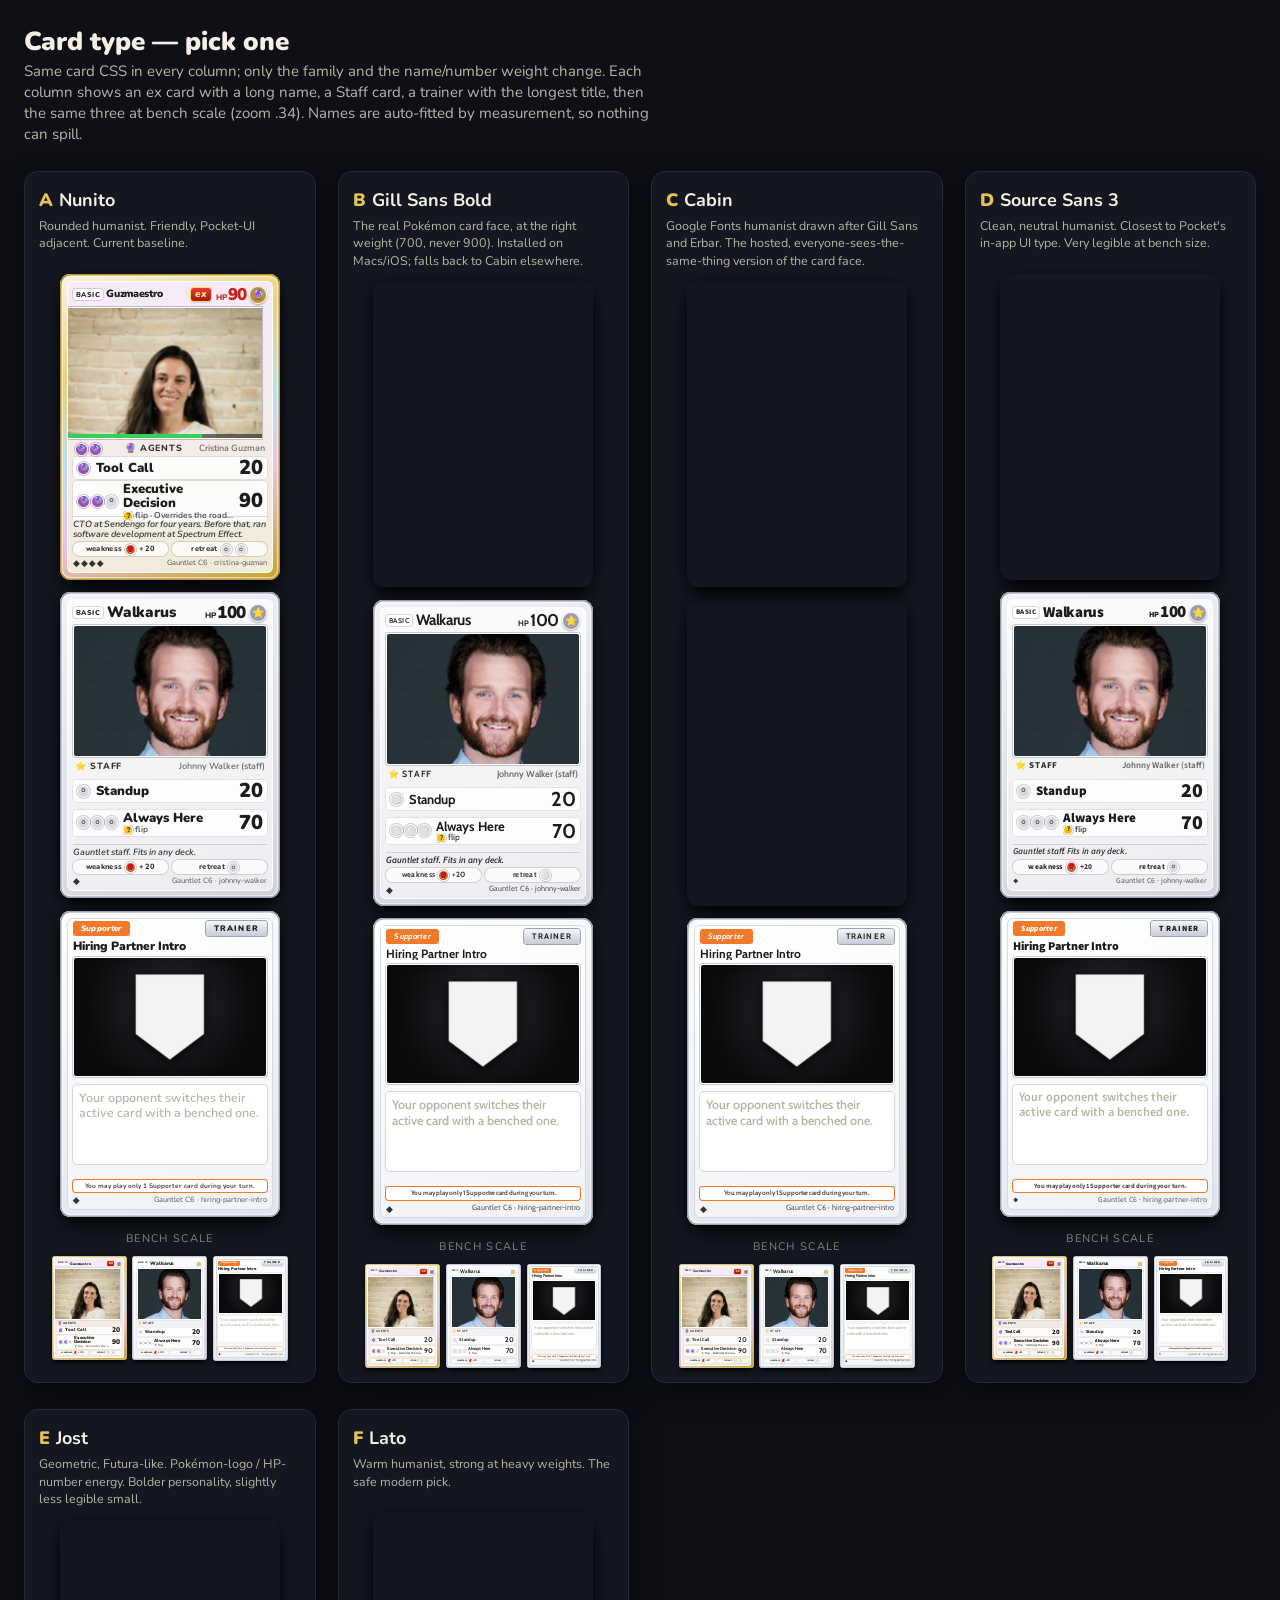
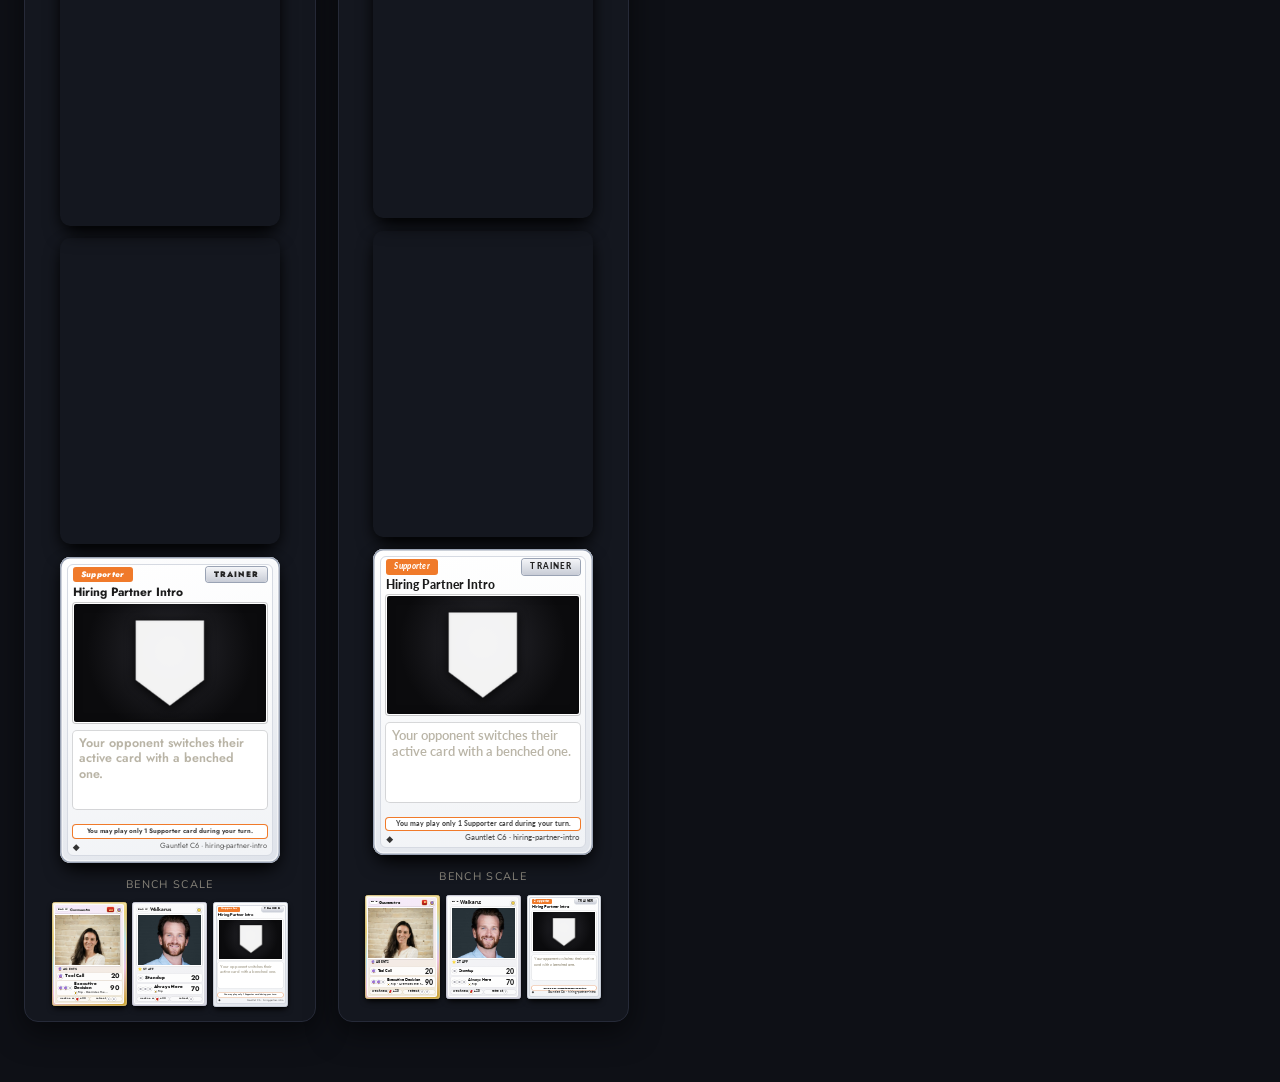
==== tcg/mockups.html @ 1d69563d "Measured name fit (never overflows, no ellipsis); card type mockup page Co-Authored-By: Claude Fable" ====
<!doctype html>
<meta charset="utf-8">
<meta name="viewport" content="width=device-width, initial-scale=1">
<title>Gauntlet TCG · card type mockups</title>
<link rel="stylesheet" href="holo.css">
<link rel="stylesheet" href="card.css?m=1">
<link rel="stylesheet" href="https://fonts.googleapis.com/css2?family=Cabin:wght@600;700&family=Source+Sans+3:wght@600;700;900&family=Jost:wght@600;700&family=Lato:wght@700;900&family=Nunito:wght@700;900&display=swap">
<style>
  body { margin: 0; background: #0e1016; color: #f3efe4; font: 15px/1.4 Nunito, system-ui, sans-serif; padding: 28px 24px 60px; }
  h1 { margin: 0 0 4px; font: 900 26px/1.1 Nunito, system-ui; }
  .sub { color: #b9b4a6; margin: 0 0 26px; max-width: 70ch; }
  .grid { display: grid; grid-template-columns: repeat(auto-fit, minmax(250px, 1fr)); gap: 26px 22px; }
  .v { background: #14171f; border: 1px solid #262a38; border-radius: 14px; padding: 16px 14px 14px; box-shadow: 0 10px 30px #0008; }
  .v h2 { margin: 0; font-size: 18px; } .v h2 b { color: #e3c25a; font-weight: 900; margin-right: 6px; }
  .v p { margin: 4px 0 12px; color: #b9b4a6; font-size: 12.5px; min-height: 3.6em; }
  .row { display: flex; flex-direction: column; gap: 12px; align-items: center; }
  .bench { display: flex; gap: 6px; justify-content: center; margin-top: 10px; } .bench > * { zoom: .34; }
  .lbl { font-size: 11px; letter-spacing: .12em; text-transform: uppercase; color: #8f8b80; margin: 14px 0 4px; text-align: center; }
  /* variants: only the family + name weight change; card.css is otherwise untouched */
  .v-nunito .card, .v-nunito .trainer { font-family: Nunito, system-ui, sans-serif; }
  .v-gill .card, .v-gill .trainer { font-family: "Gill Sans", "Gill Sans MT", Cabin, sans-serif; } .v-gill .nm, .v-gill .hp, .v-gill .atk b { font-weight: 700; }
  .v-cabin .card, .v-cabin .trainer { font-family: Cabin, "Gill Sans", sans-serif; } .v-cabin .nm, .v-cabin .hp, .v-cabin .atk b { font-weight: 700; }
  .v-source .card, .v-source .trainer { font-family: "Source Sans 3", system-ui, sans-serif; } .v-source .nm, .v-source .hp, .v-source .atk b { font-weight: 900; }
  .v-jost .card, .v-jost .trainer { font-family: Jost, system-ui, sans-serif; } .v-jost .nm, .v-jost .hp, .v-jost .atk b { font-weight: 700; letter-spacing: 0; }
  .v-lato .card, .v-lato .trainer { font-family: Lato, system-ui, sans-serif; } .v-lato .nm, .v-lato .hp, .v-lato .atk b { font-weight: 900; }
</style>
<h1>Card type — pick one</h1>
<p class="sub">Same card CSS in every column; only the family and the name/number weight change. Each column shows an ex card with a long name, a Staff card, a trainer with the longest title, then the same three at bench scale (zoom .34). Names are auto-fitted by measurement, so nothing can spill.</p>
<div class="grid" id="g"></div>
<script src="cards.js"></script>
<script src="battle.js"></script>
<script src="card.js"></script>
<script>
const V = [
  ["nunito", "Nunito", "Rounded humanist. Friendly, Pocket-UI adjacent. Current baseline."],
  ["gill", "Gill Sans Bold", "The real Pokémon card face, at the right weight (700, never 900). Installed on Macs/iOS; falls back to Cabin elsewhere."],
  ["cabin", "Cabin", "Google Fonts humanist drawn after Gill Sans and Erbar. The hosted, everyone-sees-the-same-thing version of the card face."],
  ["source", "Source Sans 3", "Clean, neutral humanist. Closest to Pocket's in-app UI type. Very legible at bench size."],
  ["jost", "Jost", "Geometric, Futura-like. Pokémon-logo / HP-number energy. Bolder personality, slightly less legible small."],
  ["lato", "Lato", "Warm humanist, strong at heavy weights. The safe modern pick."],
];
const ex = CARDS.find(c => c.id === "cristina-guzman"), staff = CARDS.find(c => c.id === "johnny-walker"), tr = TRAINERS.find(t => t.id === "hiring-partner-intro");
document.getElementById("g").innerHTML = V.map(([k, name, note], i) => `<section class="v v-${k}">
  <h2><b>${String.fromCharCode(65 + i)}</b>${name}</h2><p>${note}</p>
  <div class="row">${cardHTML({ ...ex, hp: 90, max: 130, energy: ["psychic", "psychic"] }, { full: true })}${cardHTML(staff, { full: true })}${trainerHTML(tr)}</div>
  <div class="lbl">bench scale</div><div class="bench">${cardHTML({ ...ex, hp: 90, max: 130 }, { inplay: true })}${cardHTML(staff, { inplay: true })}${trainerHTML(tr)}</div>
</section>`).join("");
</script>
---- tcg/holo.css ----
/*
  Holographic card effect vendored + trimmed from
  https://github.com/simeydotme/pokemon-cards-css (MIT, by Simon Goellner).
  Taken: base.css (rotator/shine/glare stack) + cards/regular-holo.css ("rare holo" layers).
  Dropped: spring physics, svelte, glitter/grain sprites, art-window clip-paths, card backs.
  Pointer tracking JS (sets the --pointer/--rotate/--background vars) lives inline in index.html.
*/

:root {
  --card-aspect: 0.718;
  --card-radius: 4.55% / 3.5%;
  --card-edge: hsl(47, 100%, 78%);
  --card-glow: hsl(175, 100%, 90%);
  --red: #f80e35; --yellow: #eedf10; --green: #21e985; --blue: #0dbde9; --violet: #c929f1;
}

.card {
  /* defaults = resting state; JS overrides these on pointermove */
  --pointer-x: 50%; --pointer-y: 50%;
  --rotate-x: 0deg; --rotate-y: 0deg;
  --background-x: 50%; --background-y: 50%;
  --card-opacity: 0;
  width: 220px;
  aspect-ratio: var(--card-aspect);
  border-radius: var(--card-radius);
  transform: translate3d(0, 0, 0.01px);
  transform-style: preserve-3d;
  perspective: 600px;
}
.card.water    { --card-glow: hsl(192, 97%, 60%); }
.card.fire     { --card-glow: hsl(9,   81%, 59%); }
.card.grass    { --card-glow: hsl(96,  81%, 65%); }
.card.electric { --card-glow: hsl(54,  87%, 63%); }
.card.psychic  { --card-glow: hsl(281, 62%, 58%); }
.card.fighting { --card-glow: rgb(145, 90, 39); }

.card__rotator {
  display: grid;
  width: 100%;
  aspect-ratio: var(--card-aspect);
  border-radius: var(--card-radius);
  transform-origin: center;
  transform-style: preserve-3d;
  transform: rotateY(var(--rotate-x)) rotateX(var(--rotate-y));
  will-change: transform, box-shadow;
  outline: 1px solid transparent; /* anti-alias trick */
  box-shadow: 0px 10px 20px -5px black, 0 2px 15px -5px black;
  transition: box-shadow 0.4s ease;
}
.card.active .card__rotator {
  box-shadow: 0 0 3px -1px white, 0 0 3px 1px var(--card-edge), 0 0 12px 2px var(--card-glow),
    0px 10px 20px -5px black, 0 0 40px -30px var(--card-glow), 0 0 50px -20px var(--card-glow);
}
/* no springs: when the pointer leaves, ease back to rest with plain transitions */
.card:not(.interacting) .card__rotator,
.card:not(.interacting) .card__shine,
.card:not(.interacting) .card__glare { transition: all 0.4s ease; }

.card__rotator > * {
  grid-area: 1 / 1;
  width: 100%;
  aspect-ratio: var(--card-aspect);
  border-radius: var(--card-radius);
  transform-style: preserve-3d;
  overflow: hidden;
}
.card__front { transform: translate3d(0, 0, 0.01px); }
.card__shine, .card__glare { pointer-events: none; will-change: transform, opacity, background-position; }

/* ---- SHINE (rare holo): rainbow bands + scanlines, blended color-dodge ---- */
.card__shine {
  --scanlines-space: 1px; --scanlines-light: #666; --scanlines-dark: black;
  --bars: 3%; --bar-color: hsla(0, 0%, 70%, 1); --bar-bg: hsla(0, 0%, 0%, 1);
  display: grid;
  transform: translateZ(1px);
  z-index: 3;
  opacity: calc(var(--card-opacity) * 0.7); /* dialed down from 1 so attack text stays readable while hovering */
  background-image:
    repeating-linear-gradient(110deg,
      var(--violet), var(--blue), var(--green), var(--yellow), var(--red),
      var(--violet), var(--blue), var(--green), var(--yellow), var(--red),
      var(--violet), var(--blue), var(--green), var(--yellow), var(--red)),
    repeating-linear-gradient(90deg,
      var(--scanlines-dark) calc(var(--scanlines-space) * 0), var(--scanlines-dark) calc(var(--scanlines-space) * 2),
      var(--scanlines-light) calc(var(--scanlines-space) * 2), var(--scanlines-light) calc(var(--scanlines-space) * 4));
  background-position:
    calc(((50% - var(--background-x)) * 2.6) + 50%) calc(((50% - var(--background-y)) * 3.5) + 50%),
    center center;
  background-size: 400% 400%, cover;
  background-blend-mode: overlay;
  filter: brightness(1.1) contrast(1.1) saturate(1.2);
  mix-blend-mode: color-dodge;
}
.card__shine:before, .card__shine:after {
  content: "";
  grid-area: 1 / 1;
  border-radius: var(--card-radius);
}
.card__shine:before {
  transform: translateZ(1px);
  background-image:
    repeating-linear-gradient(90deg,
      var(--bar-bg) calc(var(--bars) * 2), var(--bar-color) calc(var(--bars) * 3),
      var(--bar-bg) calc(var(--bars) * 3.5), var(--bar-color) calc(var(--bars) * 4),
      var(--bar-bg) calc(var(--bars) * 5), var(--bar-bg) calc(var(--bars) * 14)),
    repeating-linear-gradient(90deg,
      var(--bar-bg) calc(var(--bars) * 2), var(--bar-color) calc(var(--bars) * 3),
      var(--bar-bg) calc(var(--bars) * 3.5), var(--bar-color) calc(var(--bars) * 4),
      var(--bar-bg) calc(var(--bars) * 5), var(--bar-bg) calc(var(--bars) * 10));
  background-position:
    calc((((50% - var(--background-x)) * 1.65) + 50%) + (var(--background-y) * 0.5)) var(--background-x),
    calc((((50% - var(--background-x)) * -0.9) + 50%) - (var(--background-y) * 0.75)) var(--background-y);
  background-size: 200% 200%, 200% 200%;
  background-blend-mode: screen;
  filter: brightness(1.15) contrast(1.1);
  mix-blend-mode: hard-light;
}
.card__shine:after {
  transform: translateZ(1.2px);
  background-image: radial-gradient(farthest-corner circle at var(--pointer-x) var(--pointer-y),
    hsla(0, 0%, 90%, 0.8) 0%, hsla(0, 0%, 78%, 0.1) 25%, hsl(0, 0%, 0%) 90%);
  background-size: cover;
  mix-blend-mode: luminosity;
  filter: brightness(0.6) contrast(4);
}

/* ---- GLARE: white spot that follows the pointer ---- */
.card__glare {
  display: grid;
  transform: translateZ(1.41px);
  opacity: calc(var(--card-opacity) * 0.8);
  background-image: radial-gradient(farthest-corner circle at var(--pointer-x) var(--pointer-y),
    hsla(0, 0%, 100%, 0.8) 10%, hsla(0, 0%, 100%, 0.65) 20%, hsla(0, 0%, 0%, 0.5) 90%);
  filter: brightness(0.8) contrast(1.5);
  mix-blend-mode: overlay;
}
.card__glare:after {
  content: "";
  grid-area: 1 / 1;
  border-radius: var(--card-radius);
  background-image: radial-gradient(farthest-corner circle at var(--pointer-x) var(--pointer-y),
    hsl(180, 100%, 95%) 5%, hsla(0, 0%, 39%, 0.25) 55%, hsla(0, 0%, 0%, 0.36) 110%);
  mix-blend-mode: overlay;
  filter: brightness(0.6) contrast(3);
}
---- tcg/card.css ----
/* Card faces + trainer cards + card back. Owned by the card-face work. Styled after Pokémon TCG Pocket (see ../ref/pocket-*.png).
   Designed at 220px wide (holo.css aspect .718 → 306px tall). All sizes px; scaling = CSS zoom on wrappers. */
@import url("https://fonts.googleapis.com/css2?family=Nunito:ital,wght@0,600;0,800;0,900;1,600;1,900&display=swap");

.mini { zoom: .5; }
.pickable { cursor: pointer; }
.n { position: absolute; top: -10px; left: -10px; width: 28px; height: 28px; border-radius: 50%; background: #ffcc33; color: #000; display: grid; place-items: center; z-index: 9; }

.card, .trainer { position: relative; font-family: Fredoka, Lato, "Gill Sans", system-ui, sans-serif; color: #1c1c1c; text-align: left; }
/* frame = soft pastel of the type color (--f1/--f2), thin darker edge = --c2 */
.card { --f1: color-mix(in srgb, var(--c1) 80%, #fff); --f2: color-mix(in srgb, var(--c2) 45%, #fff); }
.card.fire     { --c1: #ffb26b; --c2: #e0442e; }
.card.water    { --c1: #8fd8ff; --c2: #1e7fd8; }
.card.grass    { --c1: #cfe86a; --c2: #5aa82a; }
.card.electric { --c1: #fff3a0; --c2: #e8b800; }
.card.psychic  { --c1: #d9a8f0; --c2: #8a3fc8; }
.card.fighting { --c1: #f0c8a0; --c2: #a86428; }
.card.normal   { --c1: #eef0f4; --c2: #9a9ab0; --card-glow: hsl(0, 0%, 85%); }
.card.ex { --f1: #f4f1e2; --f2: #d9bc5a; --c2: #b8922a; }   /* silver → gold holo frame */

/* frame = card__front background; .face = inner panel */
.card__front { background: linear-gradient(160deg, var(--f1), var(--f2)); padding: 7px; box-sizing: border-box; box-shadow: inset 0 0 0 1.5px var(--c2), inset 0 0 0 3px #fff8; }
.ex .card__front { background: linear-gradient(160deg, #f8f4e6, #e9d27a 28%, #b7e2ec 50%, #ecc2e4 70%, #c9a227); }
.face { height: 100%; box-sizing: border-box; border: 1.5px solid #fffc; border-radius: 6px; padding: 3px 5px 4px; display: flex; flex-direction: column; gap: 3px; overflow: hidden;
    background: linear-gradient(170deg, color-mix(in srgb, var(--c1) 24%, #fff), color-mix(in srgb, var(--c2) 18%, #fff)); }

/* header: Basic tag (.basic — .stage is the board in style.css), name, HP, type circle */
.hd { display: flex; align-items: center; gap: 4px; height: 19px; }
.basic { flex: none; font-size: 7px; font-weight: 900; text-transform: uppercase; letter-spacing: .06em; line-height: 1; padding: 2px 3px; border-radius: 3px; background: #fff; color: #333; box-shadow: 0 0 0 1px #0002; }
.hd .nm { flex: 1; min-width: 0; font-size: 15px; font-weight: 900; letter-spacing: -.3px; white-space: nowrap; overflow: hidden; text-shadow: 0 0 2px #fff; }
.ex .hd { gap: 3px; }   /* ex badge + 3-digit HP need the room; card.js also steps the name size by length */
.exb { flex: none; font-style: italic; font-weight: 900; font-size: 10px; line-height: 1; margin: 0 2px 0 -1px; padding: 1px 4px 2px; border-radius: 3px;
    color: #ffe08a; background: linear-gradient(#e63c2f, #a3170e); box-shadow: 0 0 0 1px #ffd866, 0 1px 2px #0006; }
.hp { font-size: 17px; font-weight: 900; line-height: 1; letter-spacing: -.8px; }
.hp small { font-size: 8px; font-weight: 800; margin-right: 1px; letter-spacing: 0; }
.hp.hurt { color: #c8231a; }
.tc { width: 18px; height: 18px; flex: none; border-radius: 50%; background: var(--c2); border: 1.5px solid #fff; box-sizing: border-box; box-shadow: 0 1px 2px #0005; display: grid; place-items: center; font-style: normal; font-size: 10px; }

/* art window */
.pic { position: relative; width: 100%; height: 154px; box-sizing: border-box; border: 1.5px solid #fff; border-radius: 3px; overflow: hidden;
    box-shadow: 0 0 0 1px #0003, inset 0 0 8px #0004; background: linear-gradient(135deg, #fffb, var(--c1) 60%, var(--c2)); display: grid; place-items: center;
    font-size: 40px; font-weight: 900; color: #fff; text-shadow: 0 2px 4px #0006; }
.full .pic { height: 132px; }
.ex .pic { margin: 0 -5px; border-radius: 0; border-width: 1.5px 0; }   /* full-art: photo bleeds to the frame */
.pic img { position: absolute; inset: 0; width: 100%; height: 100%; object-fit: cover; object-position: 50% 8%; }
.energy { display: inline-flex; gap: 1px; margin-right: 6px; vertical-align: middle; }
.bar { position: absolute; left: 0; right: 0; bottom: 0; height: 4px; background: #0008; }
.bar i { display: block; height: 100%; background: #35d05a; }

.type { display: flex; justify-content: space-between; align-items: baseline; height: 12px; line-height: 12px; padding: 0 2px; font-size: 9px; font-weight: 800; text-transform: uppercase; letter-spacing: .08em; color: #333; }
.type .real { font-weight: 600; text-transform: none; letter-spacing: 0; color: #666; }

/* attacks: white/cream panel rows */
.atks { flex: 1; min-height: 0; display: flex; flex-direction: column; justify-content: space-evenly; gap: 2px; }
.atk { display: flex; align-items: center; gap: 5px; width: 100%; box-sizing: border-box; padding: 1px 4px; border: 0; border-radius: 4px; background: #fffd; box-shadow: 0 0 0 1px #0001; font: inherit; color: inherit; text-align: left; }
.atk .cost { display: flex; gap: 1px; flex: none; min-width: 14px; }
.atk .atkn { flex: 1; min-width: 0; font-size: 13px; font-weight: 900; line-height: 1.1; }
.atk small { display: block; font-size: 8.5px; font-weight: 600; color: #444; line-height: 1.15; white-space: nowrap; overflow: hidden; text-overflow: ellipsis; }
.atk small .pip { width: 10px; height: 10px; font-size: 7px; margin-right: 2px; }
.atk b { flex: none; font-size: 20px; font-weight: 900; line-height: 1; }
button.atk { cursor: pointer; }
button.atk:hover:not(:disabled) { background: #fff; box-shadow: inset 0 0 0 2px #ffcc33; }
button.atk:disabled { opacity: .5; cursor: default; }

/* energy pips */
.pip { display: inline-grid; place-items: center; width: 13px; height: 13px; box-sizing: border-box; border-radius: 50%; border: 1px solid #fff; box-shadow: 0 0 0 1px #0003; font-size: 8px; font-style: normal; line-height: 1; background: #ccd; vertical-align: middle; }
.pip.fire { background: #e8552e; } .pip.water { background: #2a8fe0; } .pip.grass { background: #4caf3f; } .pip.electric { background: #f2c11a; }
.pip.psychic { background: #9a4fd0; } .pip.fighting { background: #b8702f; } .pip.normal { background: #b0b0c0; } .pip.any { background: #d8d8e0; }
.pip.flip { background: #f2c11a; color: #5a3d00; font-weight: 900; }   /* coin flip: gold "?" (🪙 reads as a grey dot when small) */

/* footer: weakness / retreat pills, then rarity */
.ft { display: flex; justify-content: space-between; align-items: center; gap: 4px; font-size: 7.5px; font-weight: 800; letter-spacing: .04em; color: #333; }
.ft span { flex: 1; display: flex; align-items: center; justify-content: center; gap: 2px; height: 14px; border-radius: 7px; background: #fffb; box-shadow: 0 0 0 1px #0002; }
.ft .pip { width: 11px; height: 11px; font-size: 7px; margin: 0 1px; }
.rr { display: flex; justify-content: space-between; font-size: 7.5px; line-height: 1; color: #555; }
.rr span:first-child { font-size: 9px; letter-spacing: 1px; color: #333; }
.flavor { font-size: 9px; font-style: italic; font-weight: 600; line-height: 1.15; color: #333; border-top: 1px solid #0002; padding-top: 2px; }

/* trainers: white frame + colored kind tag; same outer size as a card; the hand shows them at the same zoom as .mini cards */
.trainer { width: 220px; aspect-ratio: .718; box-sizing: border-box; padding: 7px; border-radius: 4.55% / 3.5%; background: linear-gradient(160deg, #fff, #dfe3ea);
    box-shadow: inset 0 0 0 1.5px #9aa3b4, inset 0 0 0 3px #fff8, 0 10px 20px -5px #000, 0 2px 15px -5px #000; }
.trainer.item { --f2: #2f7fe0; }
.trainer.supporter { --f2: #f07a2a; }
.trainer .face { background: linear-gradient(170deg, #fff, #f1f3f6); border-color: #d6dae2; gap: 4px; }
.trainer .hd { justify-content: space-between; height: 14px; }
.trainer .kind { font-size: 8px; font-weight: 900; font-style: italic; text-transform: capitalize; letter-spacing: .04em; color: #fff; background: var(--f2); padding: 2px 8px; border-radius: 3px; }
.trainer .tl { font-size: 8px; font-weight: 900; text-transform: uppercase; letter-spacing: .14em; color: #222; padding: 2px 8px; border-radius: 3px; background: linear-gradient(#f4f5f8, #c8ccd6); box-shadow: 0 0 0 1px #9aa3b4; }
.trainer .nm { display: block; font-size: 16px; font-weight: 900; line-height: 1.1; white-space: nowrap; overflow: hidden; }
.trainer .pic { --c1: #c9a227; --c2: #6a5410; height: 120px; }
.trainer .pic.ph { background: radial-gradient(circle at 50% 40%, #2a2a30, #0b0b0d 70%); }
.trainer .pic.ph img { position: static; width: 48%; height: auto; object-fit: contain; opacity: .95; filter: drop-shadow(0 2px 6px #000); }
.trainer p { margin: 0; flex: 1; font-size: 12px; font-weight: 600; line-height: 1.25; background: #fff; border-radius: 4px; padding: 5px 6px; box-shadow: 0 0 0 1px #0002; }
.trainer .note { font-size: 6.5px; font-weight: 700; line-height: 1; text-align: center; color: #444; padding: 3px 4px; border-radius: 3px; background: #fff; box-shadow: 0 0 0 1px var(--f2); }
.hand .trainer { zoom: .5; }
.pickable.trainer:hover { outline: 3px solid #ffcc33; }

/* card back: black, Gauntlet shield, gold trim (#c9a227, thin inner line, beveled) */
.card.back { box-sizing: border-box; padding: 6px; background: linear-gradient(150deg, #e9cf6a, #c9a227 35%, #c9a227 65%, #7d6112); box-shadow: inset 1px 1px 0 #fff9, inset -1px -1px 0 #0007, 0 10px 20px -5px #000, 0 2px 15px -5px #000; }
.card.back .face { border: 1.5px solid #c9a227; border-radius: 8px; padding: 0; background: #0b0b0d; display: grid; place-items: center; box-shadow: inset 0 0 0 2px #000, inset 0 0 40px #000; }
.card.back img { width: 56%; filter: drop-shadow(0 3px 8px #000); }

.typepick button { font: 18px Lato, "Gill Sans", system-ui; margin: 6px; padding: 12px 18px; border-radius: 10px; border: 3px solid transparent; background: #2a2f3a; color: #eee; cursor: pointer; }
.typepick button.on { border-color: #ffcc33; background: #3a3520; }

/* the set/rarity line only matters in the binder; in play and in hand the art gets the room */
.card:not(.full) .rr { display: none; }
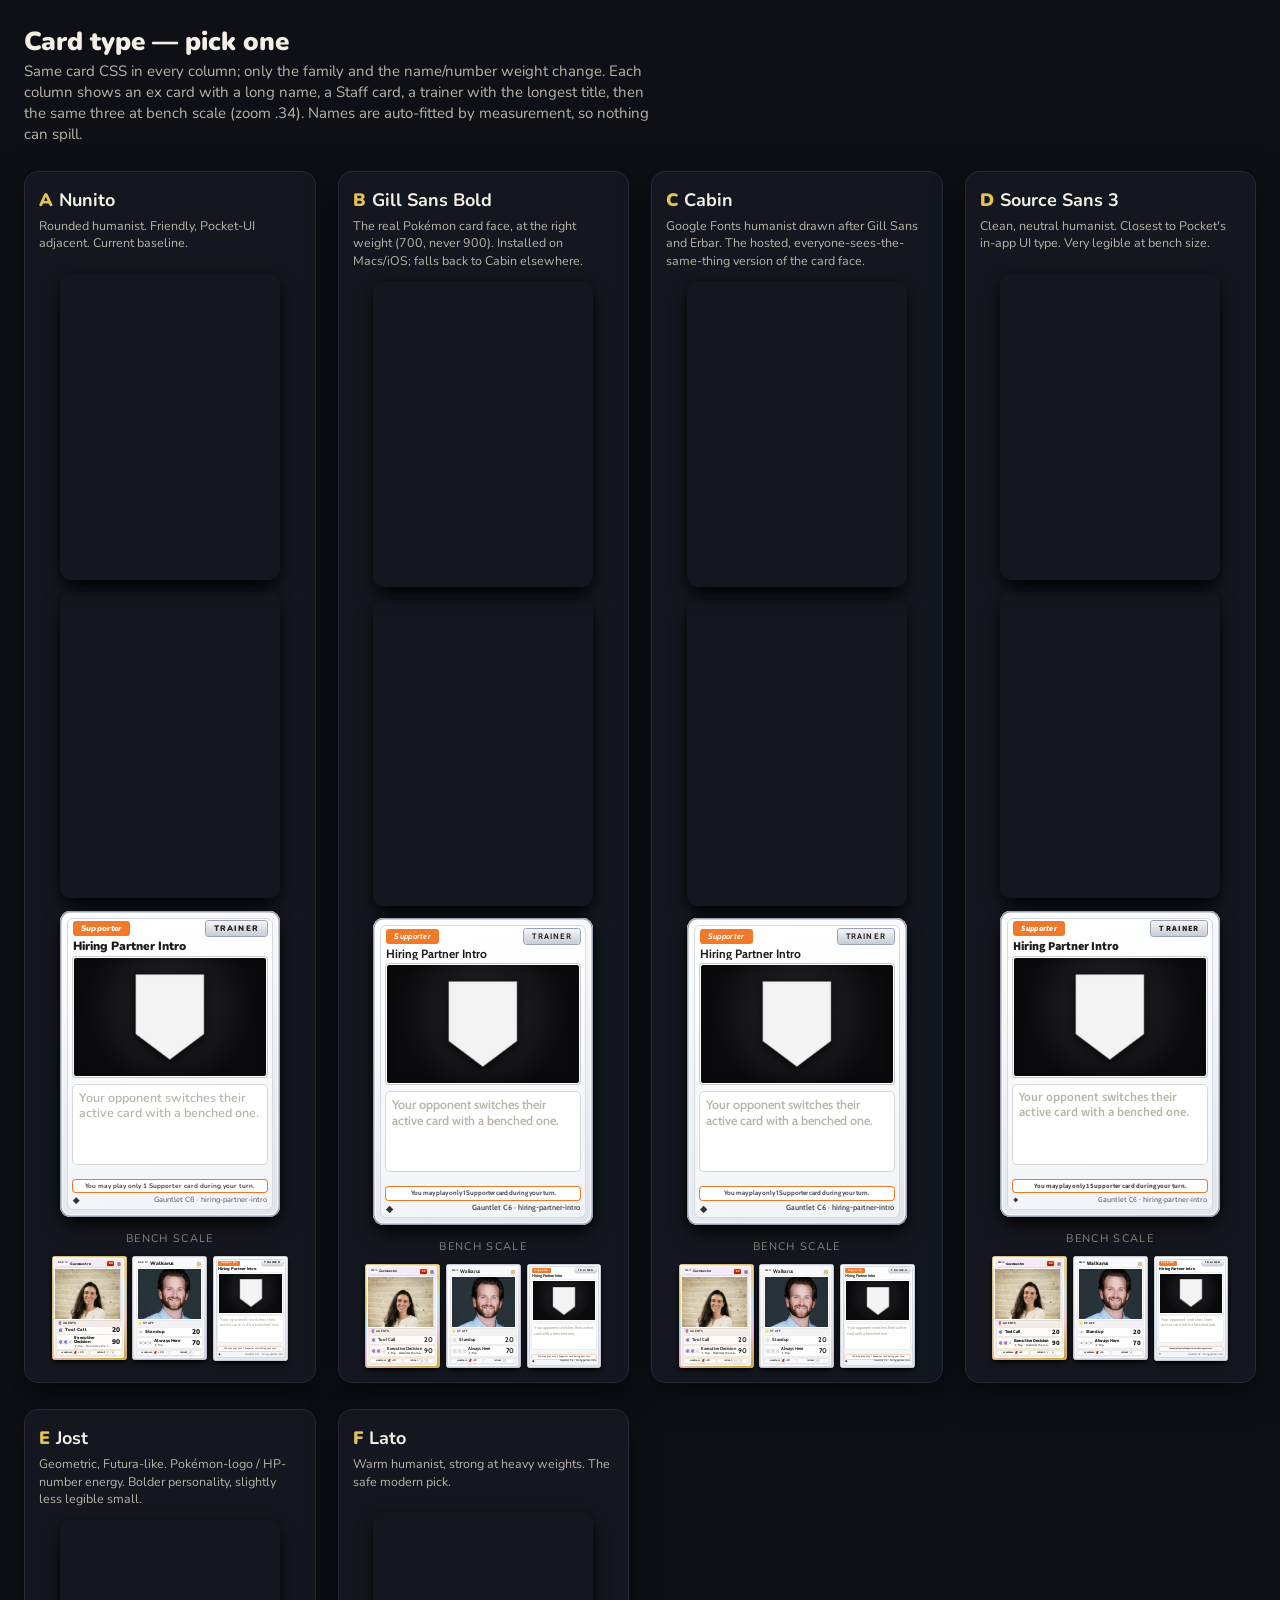
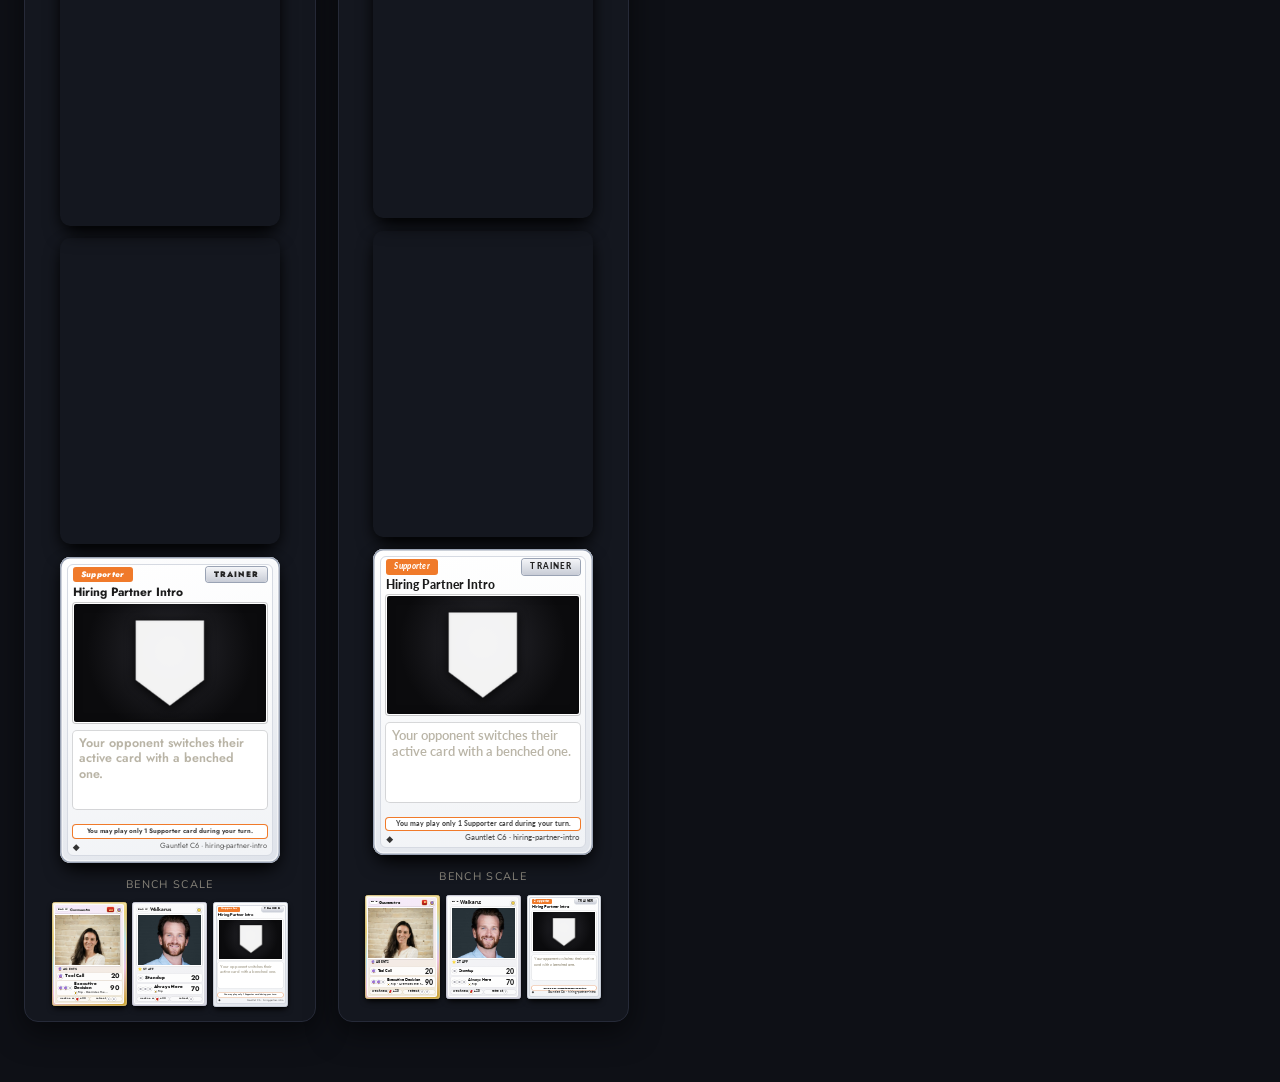
==== commit ffad85a3: "Mockups: cap Gill Sans/Cabin weights at 700" ====
--- a/tcg/mockups.html
+++ b/tcg/mockups.html
@@ -18,8 +18,8 @@
   .lbl { font-size: 11px; letter-spacing: .12em; text-transform: uppercase; color: #8f8b80; margin: 14px 0 4px; text-align: center; }
   /* variants: only the family + name weight change; card.css is otherwise untouched */
   .v-nunito .card, .v-nunito .trainer { font-family: Nunito, system-ui, sans-serif; }
-  .v-gill .card, .v-gill .trainer { font-family: "Gill Sans", "Gill Sans MT", Cabin, sans-serif; } .v-gill .nm, .v-gill .hp, .v-gill .atk b { font-weight: 700; }
-  .v-cabin .card, .v-cabin .trainer { font-family: Cabin, "Gill Sans", sans-serif; } .v-cabin .nm, .v-cabin .hp, .v-cabin .atk b { font-weight: 700; }
+  .v-gill .card, .v-gill .trainer { font-family: "Gill Sans", "Gill Sans MT", Cabin, sans-serif; } .v-gill :is(.card, .trainer) :is(.nm, .hp, .atk b, .atkn, .basic, .kind, .tl, .ft, .type, .rr, b, strong, small) { font-weight: 700; } /* Gill Sans 800+ maps to Ultra Bold on macOS */
+  .v-cabin .card, .v-cabin .trainer { font-family: Cabin, "Gill Sans", sans-serif; } .v-cabin :is(.card, .trainer) :is(.nm, .hp, .atk b, .atkn, .basic, .kind, .tl, .ft, .type, .rr, b, strong, small) { font-weight: 700; }
   .v-source .card, .v-source .trainer { font-family: "Source Sans 3", system-ui, sans-serif; } .v-source .nm, .v-source .hp, .v-source .atk b { font-weight: 900; }
   .v-jost .card, .v-jost .trainer { font-family: Jost, system-ui, sans-serif; } .v-jost .nm, .v-jost .hp, .v-jost .atk b { font-weight: 700; letter-spacing: 0; }
   .v-lato .card, .v-lato .trainer { font-family: Lato, system-ui, sans-serif; } .v-lato .nm, .v-lato .hp, .v-lato .atk b { font-weight: 900; }
